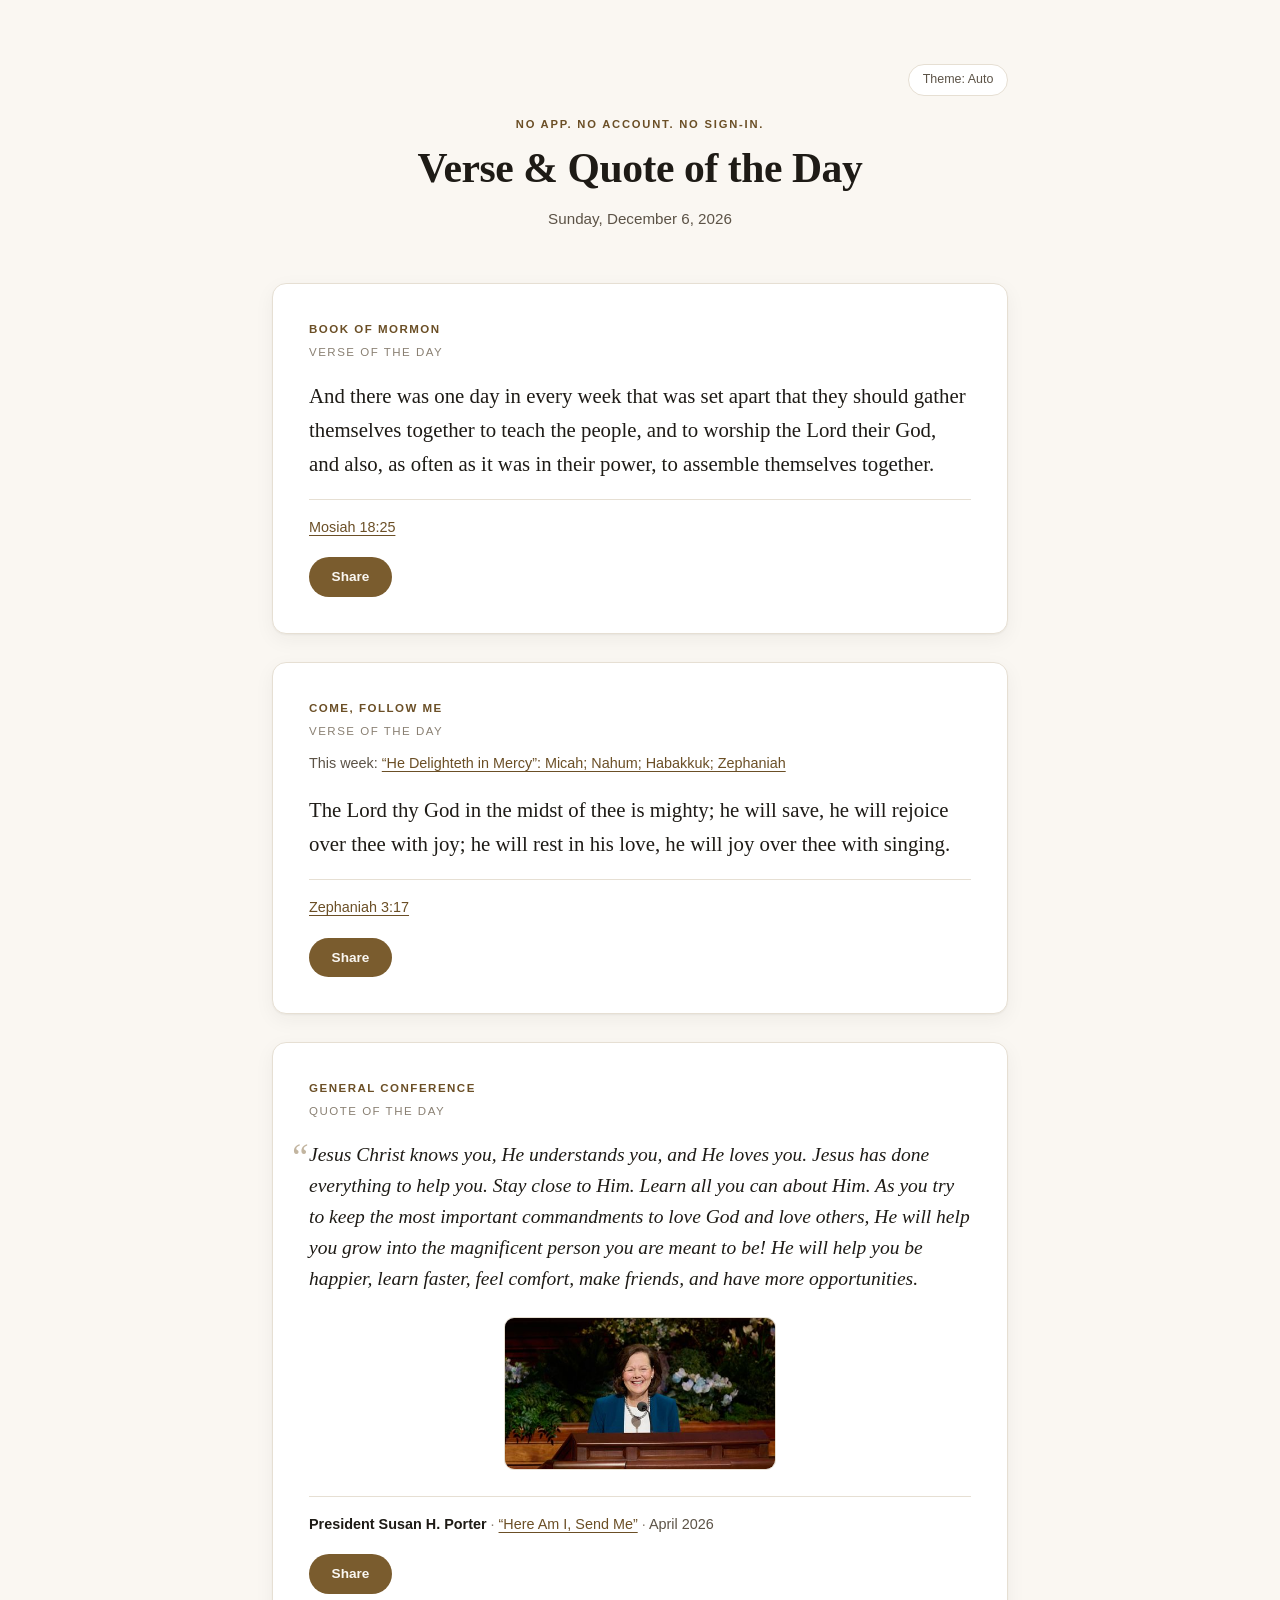
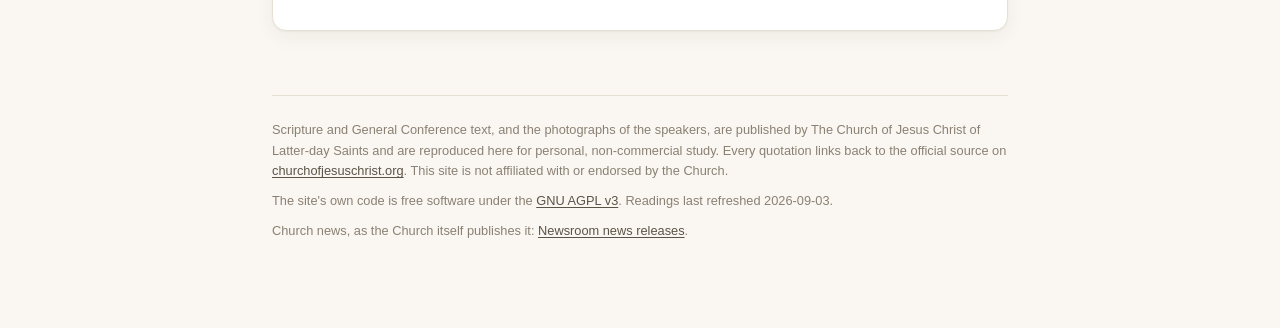
==== index.html @ d4bc717d "Give a pasted link a preview, and the address bar the page's colour The page had no Open Graph tags," ====
<!DOCTYPE html>
<!--
  Generated by tools/build_daily.py from tools/template.html -- edit the
  template, not this file.

  Today's readings are baked into the markup below, so the page is complete
  before any script runs. The script is enhancement only: it corrects the day
  for readers whose local date differs from the date this page was built for.
-->
<html lang="en">
<head>
<meta charset="utf-8">
<meta name="viewport" content="width=device-width, initial-scale=1">
<title>Verse &amp; Quote of the Day</title>
<meta name="description" content="A daily Book of Mormon verse, a Come, Follow Me verse, and a General Conference quote. No app, no account, no sign-in.">
<meta name="color-scheme" content="light dark">
<!-- The browser's own chrome -- the address bar on a phone -- painted the
     page's paper colour, one per scheme. These are the two --paper values in
     assets/style.css; assets/app.js repaints them when the reader overrides
     the system theme, so keep the three in step. -->
<meta name="theme-color" content="#faf7f2" media="(prefers-color-scheme: light)">
<meta name="theme-color" content="#16171a" media="(prefers-color-scheme: dark)">
<link rel="canonical" href="https://bell-kevin.github.io/verse/">
<!-- What a pasted link to this page unfurls as. The image is the site's own
     mark, not the day's reading: a preview is fetched once and cached by
     whoever renders it, so it could not keep up with the day anyway. -->
<meta property="og:type" content="website">
<meta property="og:url" content="https://bell-kevin.github.io/verse/">
<meta property="og:title" content="Verse &amp; Quote of the Day">
<meta property="og:description" content="A daily Book of Mormon verse, a Come, Follow Me verse, and a General Conference quote. No app, no account, no sign-in.">
<meta property="og:image" content="https://bell-kevin.github.io/verse/assets/og.png">
<meta property="og:image:width" content="1200">
<meta property="og:image:height" content="630">
<meta property="og:image:alt" content="A sunrise over an open book, and the words Verse and Quote of the Day">
<meta name="twitter:card" content="summary_large_image">
<link rel="stylesheet" href="assets/style.css">
<!-- Keep this fingerprinted, multi-frame ICO as the only rel=icon. Firefox
     retains removed bookmark SVGs for days and prefers SVG if both are listed. -->
<link rel="icon" type="image/x-icon" sizes="16x16 32x32 48x48 64x64" href="assets/favicon-9478355d.ico">
<script>
/* Apply a saved theme choice before the page is first painted, so a reader who
   has overridden the system setting never sees the other theme flash past.
   Small enough to inline; the rest of the toggle lives in assets/app.js. */
try {
  var saved = localStorage.getItem("theme");
  if (saved === "light" || saved === "dark") {
    document.documentElement.setAttribute("data-theme", saved);
  }
} catch (e) { /* storage blocked -- follow the system setting, as before */ }
</script>
</head>
<body data-built-for="2026-09-03">

<div class="toolbar">
  <button type="button" id="theme-toggle" class="theme-toggle" hidden>Theme: <span id="theme-mode" aria-live="polite">Auto</span></button>
</div>

<header class="masthead">
  <p class="eyebrow">No app. No account. No sign-in.</p>
  <h1>Verse &amp; Quote of the Day</h1>
  <p class="today"><time id="today-date" datetime="2026-09-03">Thursday, September 3, 2026</time></p>
</header>

<main id="cards">

  <section class="card" id="card-bom">
    <h2 class="card__label">Book of Mormon <span>Verse of the Day</span></h2>
    <blockquote class="scripture scripture--long" id="bom-text">And now, my sons, remember, remember that it is upon the rock of our Redeemer, who is Christ, the Son of God, that ye must build your foundation; that when the devil shall send forth his mighty winds, yea, his shafts in the whirlwind, yea, when all his hail and his mighty storm shall beat upon you, it shall have no power over you to drag you down to the gulf of misery and endless wo, because of the rock upon which ye are built, which is a sure foundation, a foundation whereon if men build they cannot fall.</blockquote>
    <p class="ref"><a id="bom-link" href="https://www.churchofjesuschrist.org/study/scriptures/bofm/hel/5?lang=eng&amp;id=p12#p11" target="_blank" rel="noopener noreferrer"><cite id="bom-ref">Helaman 5:12</cite></a></p>
    <button type="button" class="share" id="share-bom" hidden>Share</button>
    <details class="share-fallback" id="share-fallback-bom">
      <summary>Share</summary>
      <label class="share-fallback__hint" for="share-payload-bom">Copy it, to send it any way you like:</label>
      <textarea class="share-fallback__text" id="share-payload-bom" rows="10" readonly spellcheck="false">And now, my sons, remember, remember that it is upon the rock of our Redeemer, who is Christ, the Son of God, that ye must build your foundation; that when the devil shall send forth his mighty winds, yea, his shafts in the whirlwind, yea, when all his hail and his mighty storm shall beat upon you, it shall have no power over you to drag you down to the gulf of misery and endless wo, because of the rock upon which ye are built, which is a sure foundation, a foundation whereon if men build they cannot fall.

Helaman 5:12

https://www.churchofjesuschrist.org/study/scriptures/bofm/hel/5?lang=eng&amp;id=p12#p11</textarea>
    </details>
  </section>

  <section class="card" id="card-cfm">
    <h2 class="card__label">Come, Follow Me <span>Verse of the Day</span></h2>
    <p class="week">This week: <a id="cfm-week-link" href="https://www.churchofjesuschrist.org/study/manual/come-follow-me-for-home-and-church-old-testament-2026/36?lang=eng" target="_blank" rel="noopener noreferrer"><span id="cfm-week">“Let Every Thing That Hath Breath Praise the Lord”: Psalms 102–103; 110; 116–119; 127–128; 135–139; 146–150</span></a></p>
    <blockquote class="scripture" id="cfm-text">Blessed be he that cometh in the name of the Lord: we have blessed you out of the house of the Lord.</blockquote>
    <p class="ref"><a id="cfm-link" href="https://www.churchofjesuschrist.org/study/scriptures/ot/ps/118?lang=eng&amp;id=p26#p24" target="_blank" rel="noopener noreferrer"><cite id="cfm-ref">Psalms 118:26</cite></a></p>
    <button type="button" class="share" id="share-cfm" hidden>Share</button>
    <details class="share-fallback" id="share-fallback-cfm">
      <summary>Share</summary>
      <label class="share-fallback__hint" for="share-payload-cfm">Copy it, to send it any way you like:</label>
      <textarea class="share-fallback__text" id="share-payload-cfm" rows="10" readonly spellcheck="false">Blessed be he that cometh in the name of the Lord: we have blessed you out of the house of the Lord.

Psalms 118:26

https://www.churchofjesuschrist.org/study/scriptures/ot/ps/118?lang=eng&amp;id=p26#p24</textarea>
    </details>
  </section>

  <section class="card" id="card-quote">
    <h2 class="card__label">General Conference <span>Quote of the Day</span></h2>
    <blockquote class="quote" id="quote-text">I have stood at the entrance to the empty tomb and seen with spiritual eyes the eternal truth that Jesus Christ is not found among the dead but among the living.</blockquote>
    <figure class="portrait" id="quote-portrait">
      <img id="quote-photo" src="assets/speakers/2026-04-41uchtdorf.jpg" alt="President Dieter F. Uchtdorf speaking at general conference" width="480" height="270" loading="lazy" decoding="async">
    </figure>
    <p class="ref">
      <span id="quote-speaker" class="speaker">President Dieter F. Uchtdorf</span><a id="quote-link" href="https://www.churchofjesuschrist.org/study/general-conference/2026/04/41uchtdorf?lang=eng&amp;id=p_xT6jG#p_sKcm7" target="_blank" rel="noopener noreferrer"><cite id="quote-talk">Encounter at the Empty Tomb</cite></a><span id="quote-session" class="session">April 2026</span>
    </p>
    <button type="button" class="share" id="share-quote" hidden>Share</button>
    <details class="share-fallback" id="share-fallback-quote">
      <summary>Share</summary>
      <label class="share-fallback__hint" for="share-payload-quote">Copy it, to send it any way you like:</label>
      <textarea class="share-fallback__text" id="share-payload-quote" rows="10" readonly spellcheck="false">I have stood at the entrance to the empty tomb and seen with spiritual eyes the eternal truth that Jesus Christ is not found among the dead but among the living.

President Dieter F. Uchtdorf

https://www.churchofjesuschrist.org/study/general-conference/2026/04/41uchtdorf?lang=eng&amp;id=p_xT6jG#p_sKcm7</textarea>
    </details>
  </section>

  <section class="card card--notice" id="card-error" hidden>
    <h2>Couldn't load today's readings</h2>
    <p id="error-detail"></p>
  </section>
</main>

<footer class="colophon">
  <p>Scripture and General Conference text, and the photographs of the
     speakers, are published by
     The Church of Jesus Christ of Latter-day Saints and are reproduced here for
     personal, non-commercial study. Every quotation links back to the official
     source on
     <a href="https://www.churchofjesuschrist.org/study" target="_blank" rel="noopener noreferrer">churchofjesuschrist.org</a>.
     This site is not affiliated with or endorsed by the Church.</p>
  <p>The site's own code is free software under the
     <a href="https://github.com/bell-kevin/verse" target="_blank" rel="noopener noreferrer">GNU AGPL v3</a>.
     <span id="generated" class="generated">Readings last refreshed 2026-09-03.</span></p>
  <p>Church news, as the Church itself publishes it:
     <a href="https://newsroom.churchofjesuschrist.org/news-releases" target="_blank" rel="noopener noreferrer">Newsroom news releases</a>.</p>
</footer>

<script src="assets/app.js"></script>
</body>
</html>
---- assets/style.css ----
/* Verse & Quote of the Day
   Copyright (C) 2026  Kevin Bell
   Licensed under the GNU Affero General Public License v3 or later. */

:root {
  --paper:      #faf7f2;
  --card:       #ffffff;
  --ink:        #1e1b16;
  --ink-soft:   #5c5347;
  --ink-faint:  #8a8073;
  --rule:       #e6dfd3;
  --accent:     #7a5c2e;
  --accent-ink: #6b4f26;
  --shadow:     0 1px 2px rgba(40, 30, 15, .05), 0 6px 20px rgba(40, 30, 15, .05);
}

/* The system setting still decides on its own, as it always has -- unless the
   reader has overridden it, which is what data-theme on <html> records. */
@media (prefers-color-scheme: dark) {
  :root:not([data-theme="light"]) {
    --paper:      #16171a;
    --card:       #1d1f23;
    --ink:        #ece8e1;
    --ink-soft:   #b3ada3;
    --ink-faint:  #857f76;
    --rule:       #2e3238;
    --accent:     #d8b878;
    --accent-ink: #e6c88a;
    --shadow:     0 1px 2px rgba(0, 0, 0, .3), 0 6px 20px rgba(0, 0, 0, .28);
  }
}

/* Chosen dark, on a system set to light. Keep this palette identical to the
   one above -- they are the same theme reached two different ways. */
:root[data-theme="dark"] {
  --paper:      #16171a;
  --card:       #1d1f23;
  --ink:        #ece8e1;
  --ink-soft:   #b3ada3;
  --ink-faint:  #857f76;
  --rule:       #2e3238;
  --accent:     #d8b878;
  --accent-ink: #e6c88a;
  --shadow:     0 1px 2px rgba(0, 0, 0, .3), 0 6px 20px rgba(0, 0, 0, .28);
}

/* Tell the browser too, so its own furniture -- scrollbars, form controls,
   the canvas behind the page -- follows the choice rather than the system. */
:root[data-theme="light"] { color-scheme: light; }
:root[data-theme="dark"]  { color-scheme: dark; }

*, *::before, *::after { box-sizing: border-box; }

body {
  margin: 0;
  padding: clamp(1.5rem, 5vw, 4rem) 1.25rem clamp(3rem, 6vw, 5rem);
  background: var(--paper);
  color: var(--ink);
  font: 400 16px/1.6 -apple-system, BlinkMacSystemFont, "Segoe UI", Roboto,
        "Helvetica Neue", Arial, sans-serif;
  -webkit-text-size-adjust: 100%;
  text-rendering: optimizeLegibility;
}

/* ---------- theme toggle ---------- */

/* Hidden in the markup and revealed by the script, so a reader without
   JavaScript is not shown a button that cannot do anything. */
.toolbar {
  max-width: 46rem;
  margin: 0 auto clamp(.75rem, 2vw, 1.25rem);
  display: flex;
  justify-content: flex-end;
}

.theme-toggle {
  font: inherit;
  font-size: .78rem;
  padding: .3rem .85rem;
  color: var(--ink-soft);
  background: var(--card);
  border: 1px solid var(--rule);
  border-radius: 999px;
  cursor: pointer;
}

.theme-toggle:hover {
  color: var(--ink);
  border-color: var(--ink-faint);
}

/* ---------- masthead ---------- */

.masthead {
  max-width: 46rem;
  margin: 0 auto clamp(2rem, 5vw, 3.25rem);
  text-align: center;
}

.eyebrow {
  margin: 0 0 .75rem;
  font-size: .7rem;
  font-weight: 600;
  letter-spacing: .16em;
  text-transform: uppercase;
  color: var(--accent-ink);
}

.masthead h1 {
  margin: 0;
  font-family: Georgia, "Iowan Old Style", "Times New Roman", serif;
  font-size: clamp(1.75rem, 5.5vw, 2.6rem);
  font-weight: 600;
  letter-spacing: -.01em;
  line-height: 1.15;
}

.today {
  margin: .85rem 0 0;
  color: var(--ink-soft);
  font-size: .95rem;
}

/* ---------- cards ---------- */

#cards {
  max-width: 46rem;
  margin: 0 auto;
  display: flex;
  flex-direction: column;
  gap: clamp(1.25rem, 3vw, 1.75rem);
}

.card {
  background: var(--card);
  border: 1px solid var(--rule);
  border-radius: 14px;
  padding: clamp(1.4rem, 4vw, 2.25rem);
  box-shadow: var(--shadow);
}

.card__label {
  margin: 0 0 1.15rem;
  font-size: .72rem;
  font-weight: 700;
  letter-spacing: .13em;
  text-transform: uppercase;
  color: var(--accent-ink);
}

.card__label span {
  display: block;
  margin-top: .25rem;
  font-weight: 500;
  color: var(--ink-faint);
}

.week {
  margin: -.4rem 0 1.15rem;
  font-size: .9rem;
  color: var(--ink-soft);
}

/* ---------- the readings ---------- */

blockquote {
  margin: 0;
  font-family: Georgia, "Iowan Old Style", "Times New Roman", serif;
  hyphens: auto;
}

.scripture {
  font-size: clamp(1.1rem, 2.6vw, 1.3rem);
  line-height: 1.62;
}

/* A scripture mastery passage is quoted whole, however many verses it runs to,
   because the verses of one teach as a piece -- Moroni 7:45's account of what
   charity does only lands with 7:47's "charity is the pure love of Christ"
   after it. A long one is set a step smaller so it still reads as a single
   block on a phone rather than filling the screen. */
.scripture--long {
  font-size: clamp(1rem, 2.3vw, 1.12rem);
  line-height: 1.58;
}

.quote {
  font-size: clamp(1.05rem, 2.4vw, 1.22rem);
  line-height: 1.6;
  font-style: italic;
}

/* A hanging open-quote, kept out of the text flow so it never shifts the
   first line's left edge. */
.quote::before {
  content: "\201C";
  position: absolute;
  margin-left: -.55em;
  color: var(--accent);
  opacity: .45;
  font-size: 1.9em;
  line-height: 1;
}

/* The speaker, photographed giving the talk the quote is taken from. Sized in
   rems and given its aspect ratio up front so the card does not jump when the
   photo arrives. */
.portrait {
  margin: 1.4rem 0 0;
  text-align: center;
}

.portrait img {
  width: 100%;
  max-width: 17rem;
  height: auto;
  aspect-ratio: 16 / 9;
  object-fit: cover;
  border-radius: 10px;
  border: 1px solid var(--rule);
  background: var(--rule);
}

.ref {
  margin: 1.15rem 0 0;
  padding-top: 1rem;
  border-top: 1px solid var(--rule);
  font-size: .9rem;
  color: var(--ink-soft);
}

.ref cite { font-style: normal; }

/* Non-breaking spaces around the separators: ordinary spaces at an element
   boundary get collapsed away, which closes the gap up. */
.speaker { font-weight: 600; color: var(--ink); }
.speaker::after { content: "\00A0\00B7\00A0"; font-weight: 400; color: var(--ink-faint); }
.session::before { content: "\00A0\00B7\00A0"; color: var(--ink-faint); }

a {
  color: var(--accent-ink);
  text-underline-offset: .18em;
  text-decoration-thickness: 1px;
}
a:hover { text-decoration-thickness: 2px; }

a:focus-visible, :focus-visible {
  outline: 2px solid var(--accent);
  outline-offset: 3px;
  border-radius: 3px;
}

/* ---------- share ---------- */

/* Two ways to the same offer, so they are given the same pill: the button,
   hidden in the markup and revealed by the script, which opens the reader's
   share sheet; and the block underneath it, which is the whole of sharing for
   a reader with JavaScript switched off and which the script puts away when
   the button comes up. Both themes put the page's own background colour on
   the accent, which stays legible whichever way round they are. */
.share,
.share-fallback > summary {
  margin: 1.15rem 0 0;
  font: inherit;
  font-size: .85rem;
  font-weight: 600;
  display: inline-block;
  padding: .5rem 1.35rem;
  color: var(--paper);
  background: var(--accent);
  border: 1px solid transparent;
  border-radius: 999px;
  cursor: pointer;
}

/* An author `display` beats the browser's own rule for [hidden], so the
   attribute needs saying again here or the button shows through. */
.share[hidden], .share-fallback[hidden] { display: none; }

.share:hover,
.share-fallback > summary:hover { background: var(--accent-ink); }

/* The disclosure triangle would sit outside the pill. Taking `display` off
   `list-item` is what removes it in most browsers; Safari wants its own
   pseudo-element told as well. */
.share-fallback > summary { list-style: none; }
.share-fallback > summary::-webkit-details-marker { display: none; }

.share-fallback__hint {
  display: block;
  margin: 1rem 0 .4rem;
  font-size: .8rem;
  color: var(--ink-soft);
}

/* The passage as it will be pasted, in a field rather than as prose, because
   a field is the one thing a browser lets you select the whole of and copy
   without a script -- a long press on a phone, ctrl-A on a keyboard. */
.share-fallback__text {
  display: block;
  width: 100%;
  font: inherit;
  font-size: .85rem;
  line-height: 1.55;
  padding: .7rem .8rem;
  color: var(--ink);
  background: var(--paper);
  border: 1px solid var(--rule);
  border-radius: 10px;
  resize: vertical;
}

/* ---------- notices ---------- */

.card--notice { border-style: dashed; box-shadow: none; }

.card--notice h2 {
  margin: 0 0 .6rem;
  font-size: 1rem;
  font-weight: 600;
}

.card--notice p { margin: 0; color: var(--ink-soft); font-size: .93rem; }

/* ---------- colophon ---------- */

.colophon {
  max-width: 46rem;
  margin: clamp(2.5rem, 6vw, 4rem) auto 0;
  padding-top: 1.5rem;
  border-top: 1px solid var(--rule);
  color: var(--ink-faint);
  font-size: .8rem;
  line-height: 1.6;
}

.colophon p { margin: 0 0 .6rem; }
.colophon a { color: var(--ink-soft); }
.generated { white-space: nowrap; }

@media (prefers-reduced-motion: no-preference) {
  .card { animation: rise .45s ease-out both; }
  .card:nth-of-type(2) { animation-delay: .06s; }
  .card:nth-of-type(3) { animation-delay: .12s; }
  @keyframes rise {
    from { opacity: 0; transform: translateY(6px); }
    to   { opacity: 1; transform: none; }
  }
}

@media print {
  body { background: #fff; color: #000; padding: 0; }
  .card { border: none; box-shadow: none; page-break-inside: avoid; }
  .eyebrow, .colophon, .toolbar, .share, .share-fallback { display: none; }
}
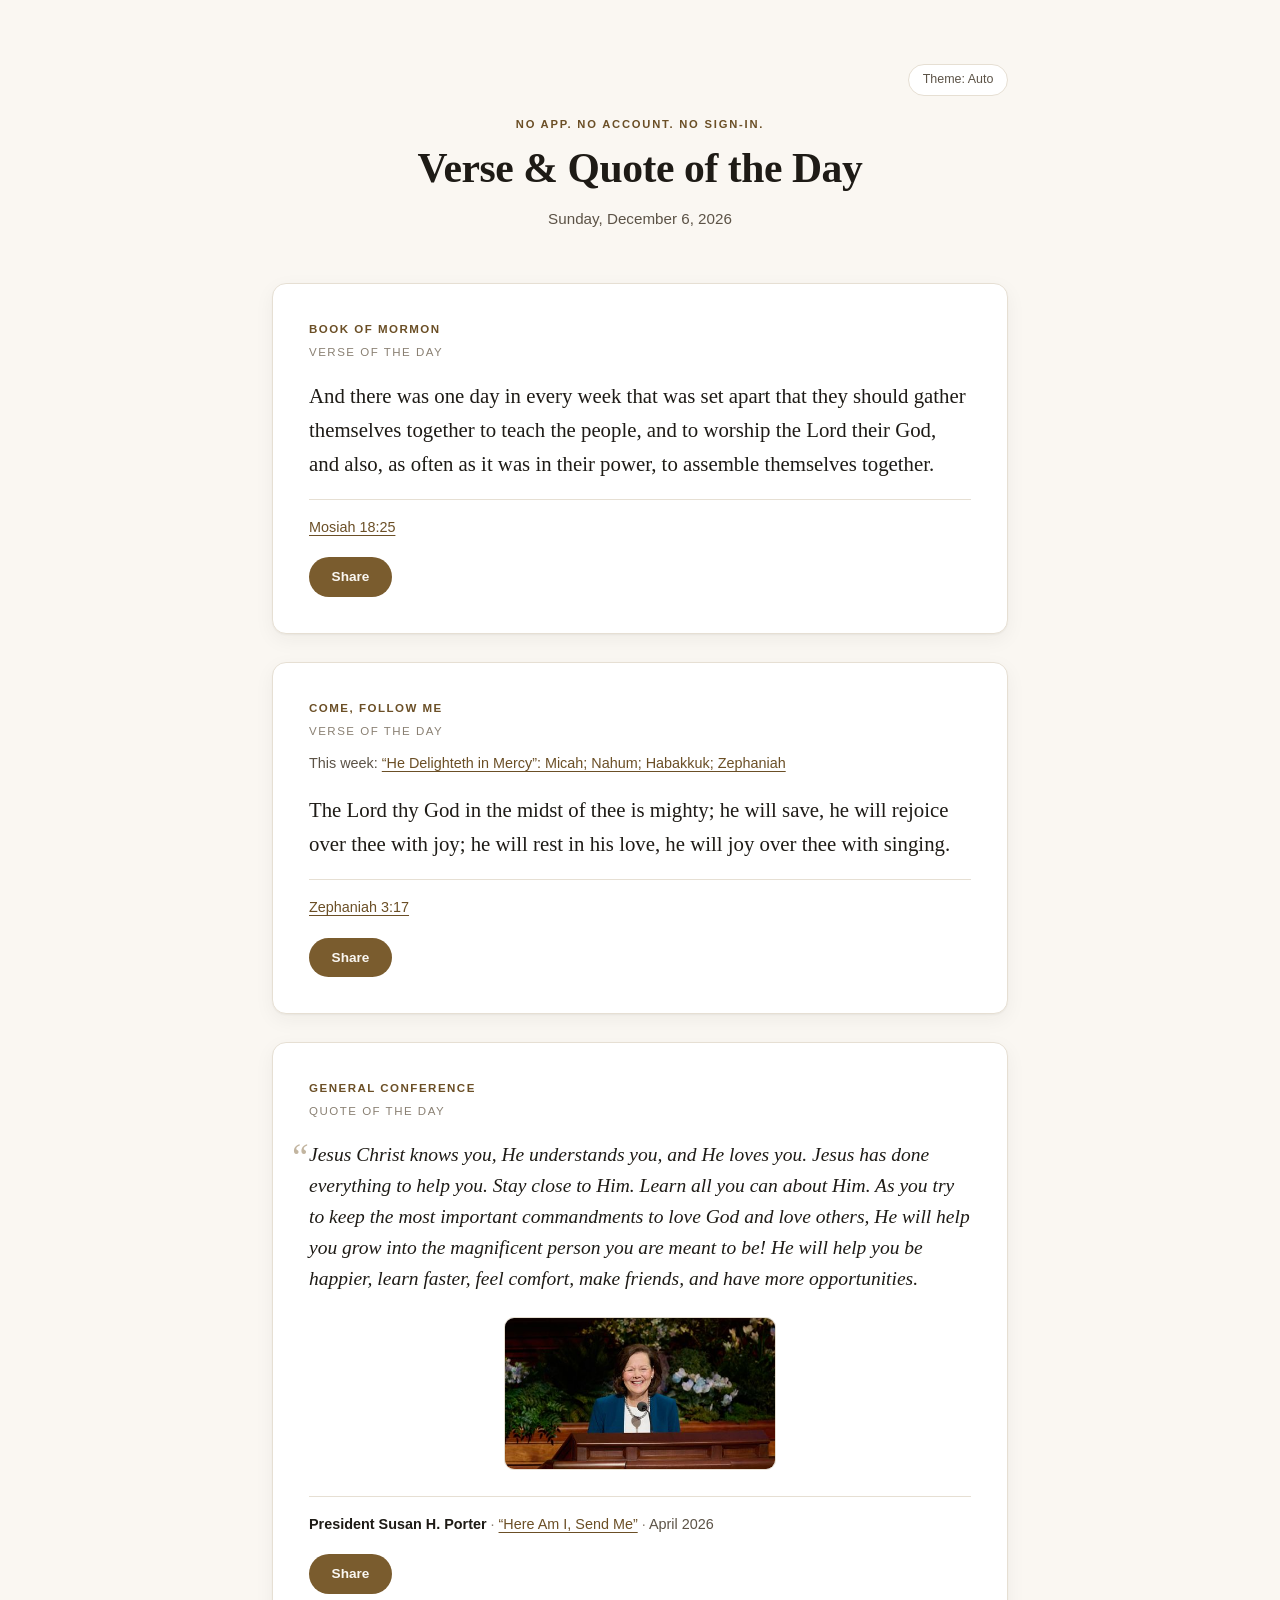
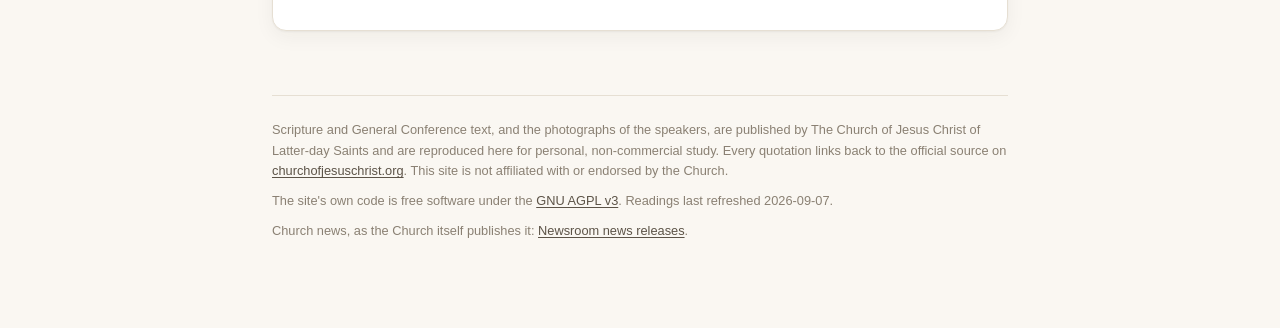
==== commit 4b55e529: "Readings for 2026-09-07" ====
--- a/index.html
+++ b/index.html
@@ -49,7 +49,7 @@
 } catch (e) { /* storage blocked -- follow the system setting, as before */ }
 </script>
 </head>
-<body data-built-for="2026-09-03">
+<body data-built-for="2026-09-07">
 
 <div class="toolbar">
   <button type="button" id="theme-toggle" class="theme-toggle" hidden>Theme: <span id="theme-mode" aria-live="polite">Auto</span></button>
@@ -58,62 +58,62 @@
 <header class="masthead">
   <p class="eyebrow">No app. No account. No sign-in.</p>
   <h1>Verse &amp; Quote of the Day</h1>
-  <p class="today"><time id="today-date" datetime="2026-09-03">Thursday, September 3, 2026</time></p>
+  <p class="today"><time id="today-date" datetime="2026-09-07">Monday, September 7, 2026</time></p>
 </header>
 
 <main id="cards">
 
   <section class="card" id="card-bom">
     <h2 class="card__label">Book of Mormon <span>Verse of the Day</span></h2>
-    <blockquote class="scripture scripture--long" id="bom-text">And now, my sons, remember, remember that it is upon the rock of our Redeemer, who is Christ, the Son of God, that ye must build your foundation; that when the devil shall send forth his mighty winds, yea, his shafts in the whirlwind, yea, when all his hail and his mighty storm shall beat upon you, it shall have no power over you to drag you down to the gulf of misery and endless wo, because of the rock upon which ye are built, which is a sure foundation, a foundation whereon if men build they cannot fall.</blockquote>
-    <p class="ref"><a id="bom-link" href="https://www.churchofjesuschrist.org/study/scriptures/bofm/hel/5?lang=eng&amp;id=p12#p11" target="_blank" rel="noopener noreferrer"><cite id="bom-ref">Helaman 5:12</cite></a></p>
+    <blockquote class="scripture" id="bom-text">Now if a man desired to serve God, it was his privilege; or rather, if he believed in God it was his privilege to serve him; but if he did not believe in him there was no law to punish him.</blockquote>
+    <p class="ref"><a id="bom-link" href="https://www.churchofjesuschrist.org/study/scriptures/bofm/alma/30?lang=eng&amp;id=p9#p7" target="_blank" rel="noopener noreferrer"><cite id="bom-ref">Alma 30:9</cite></a></p>
     <button type="button" class="share" id="share-bom" hidden>Share</button>
     <details class="share-fallback" id="share-fallback-bom">
       <summary>Share</summary>
       <label class="share-fallback__hint" for="share-payload-bom">Copy it, to send it any way you like:</label>
-      <textarea class="share-fallback__text" id="share-payload-bom" rows="10" readonly spellcheck="false">And now, my sons, remember, remember that it is upon the rock of our Redeemer, who is Christ, the Son of God, that ye must build your foundation; that when the devil shall send forth his mighty winds, yea, his shafts in the whirlwind, yea, when all his hail and his mighty storm shall beat upon you, it shall have no power over you to drag you down to the gulf of misery and endless wo, because of the rock upon which ye are built, which is a sure foundation, a foundation whereon if men build they cannot fall.
+      <textarea class="share-fallback__text" id="share-payload-bom" rows="10" readonly spellcheck="false">Now if a man desired to serve God, it was his privilege; or rather, if he believed in God it was his privilege to serve him; but if he did not believe in him there was no law to punish him.
 
-Helaman 5:12
+Alma 30:9
 
-https://www.churchofjesuschrist.org/study/scriptures/bofm/hel/5?lang=eng&amp;id=p12#p11</textarea>
+https://www.churchofjesuschrist.org/study/scriptures/bofm/alma/30?lang=eng&amp;id=p9#p7</textarea>
     </details>
   </section>
 
   <section class="card" id="card-cfm">
     <h2 class="card__label">Come, Follow Me <span>Verse of the Day</span></h2>
-    <p class="week">This week: <a id="cfm-week-link" href="https://www.churchofjesuschrist.org/study/manual/come-follow-me-for-home-and-church-old-testament-2026/36?lang=eng" target="_blank" rel="noopener noreferrer"><span id="cfm-week">“Let Every Thing That Hath Breath Praise the Lord”: Psalms 102–103; 110; 116–119; 127–128; 135–139; 146–150</span></a></p>
-    <blockquote class="scripture" id="cfm-text">Blessed be he that cometh in the name of the Lord: we have blessed you out of the house of the Lord.</blockquote>
-    <p class="ref"><a id="cfm-link" href="https://www.churchofjesuschrist.org/study/scriptures/ot/ps/118?lang=eng&amp;id=p26#p24" target="_blank" rel="noopener noreferrer"><cite id="cfm-ref">Psalms 118:26</cite></a></p>
+    <p class="week">This week: <a id="cfm-week-link" href="https://www.churchofjesuschrist.org/study/manual/come-follow-me-for-home-and-church-old-testament-2026/37?lang=eng" target="_blank" rel="noopener noreferrer"><span id="cfm-week">“He Shall Direct Thy Paths”: Proverbs 1–4; 15–16; 22; 31; Ecclesiastes 1–3; 11–12</span></a></p>
+    <blockquote class="scripture" id="cfm-text">¶ Trust in the Lord with all thine heart; and lean not unto thine own understanding. In all thy ways acknowledge him, and he shall direct thy paths.</blockquote>
+    <p class="ref"><a id="cfm-link" href="https://www.churchofjesuschrist.org/study/scriptures/ot/prov/3?lang=eng&amp;id=p5-p6#p3" target="_blank" rel="noopener noreferrer"><cite id="cfm-ref">Proverbs 3:5–6</cite></a></p>
     <button type="button" class="share" id="share-cfm" hidden>Share</button>
     <details class="share-fallback" id="share-fallback-cfm">
       <summary>Share</summary>
       <label class="share-fallback__hint" for="share-payload-cfm">Copy it, to send it any way you like:</label>
-      <textarea class="share-fallback__text" id="share-payload-cfm" rows="10" readonly spellcheck="false">Blessed be he that cometh in the name of the Lord: we have blessed you out of the house of the Lord.
+      <textarea class="share-fallback__text" id="share-payload-cfm" rows="10" readonly spellcheck="false">¶ Trust in the Lord with all thine heart; and lean not unto thine own understanding. In all thy ways acknowledge him, and he shall direct thy paths.
 
-Psalms 118:26
+Proverbs 3:5–6
 
-https://www.churchofjesuschrist.org/study/scriptures/ot/ps/118?lang=eng&amp;id=p26#p24</textarea>
+https://www.churchofjesuschrist.org/study/scriptures/ot/prov/3?lang=eng&amp;id=p5-p6#p3</textarea>
     </details>
   </section>
 
   <section class="card" id="card-quote">
     <h2 class="card__label">General Conference <span>Quote of the Day</span></h2>
-    <blockquote class="quote" id="quote-text">I have stood at the entrance to the empty tomb and seen with spiritual eyes the eternal truth that Jesus Christ is not found among the dead but among the living.</blockquote>
+    <blockquote class="quote" id="quote-text">Our missionaries seek to be peacemakers. They preach repentance from personal corruption, greed, and oppression because only by individual reformation can an entire society eventually rise above such evils. By inviting all to repent and come unto Christ, our missionaries are working for peace by helping individual men and women come unto Christ and experience “a mighty change” of heart and behavior (Mosiah 5:2).</blockquote>
     <figure class="portrait" id="quote-portrait">
-      <img id="quote-photo" src="assets/speakers/2026-04-41uchtdorf.jpg" alt="President Dieter F. Uchtdorf speaking at general conference" width="480" height="270" loading="lazy" decoding="async">
+      <img id="quote-photo" src="assets/speakers/2026-04-49oaks.jpg" alt="President Dallin H. Oaks speaking at general conference" width="480" height="270" loading="lazy" decoding="async">
     </figure>
     <p class="ref">
-      <span id="quote-speaker" class="speaker">President Dieter F. Uchtdorf</span><a id="quote-link" href="https://www.churchofjesuschrist.org/study/general-conference/2026/04/41uchtdorf?lang=eng&amp;id=p_xT6jG#p_sKcm7" target="_blank" rel="noopener noreferrer"><cite id="quote-talk">Encounter at the Empty Tomb</cite></a><span id="quote-session" class="session">April 2026</span>
+      <span id="quote-speaker" class="speaker">President Dallin H. Oaks</span><a id="quote-link" href="https://www.churchofjesuschrist.org/study/general-conference/2026/04/49oaks?lang=eng&amp;id=p_tFI2m#p_sfNWP" target="_blank" rel="noopener noreferrer"><cite id="quote-talk">Alive in Christ</cite></a><span id="quote-session" class="session">April 2026</span>
     </p>
     <button type="button" class="share" id="share-quote" hidden>Share</button>
     <details class="share-fallback" id="share-fallback-quote">
       <summary>Share</summary>
       <label class="share-fallback__hint" for="share-payload-quote">Copy it, to send it any way you like:</label>
-      <textarea class="share-fallback__text" id="share-payload-quote" rows="10" readonly spellcheck="false">I have stood at the entrance to the empty tomb and seen with spiritual eyes the eternal truth that Jesus Christ is not found among the dead but among the living.
+      <textarea class="share-fallback__text" id="share-payload-quote" rows="10" readonly spellcheck="false">Our missionaries seek to be peacemakers. They preach repentance from personal corruption, greed, and oppression because only by individual reformation can an entire society eventually rise above such evils. By inviting all to repent and come unto Christ, our missionaries are working for peace by helping individual men and women come unto Christ and experience “a mighty change” of heart and behavior (Mosiah 5:2).
 
-President Dieter F. Uchtdorf
+President Dallin H. Oaks
 
-https://www.churchofjesuschrist.org/study/general-conference/2026/04/41uchtdorf?lang=eng&amp;id=p_xT6jG#p_sKcm7</textarea>
+https://www.churchofjesuschrist.org/study/general-conference/2026/04/49oaks?lang=eng&amp;id=p_tFI2m#p_sfNWP</textarea>
     </details>
   </section>
 
@@ -133,7 +133,7 @@
      This site is not affiliated with or endorsed by the Church.</p>
   <p>The site's own code is free software under the
      <a href="https://github.com/bell-kevin/verse" target="_blank" rel="noopener noreferrer">GNU AGPL v3</a>.
-     <span id="generated" class="generated">Readings last refreshed 2026-09-03.</span></p>
+     <span id="generated" class="generated">Readings last refreshed 2026-09-07.</span></p>
   <p>Church news, as the Church itself publishes it:
      <a href="https://newsroom.churchofjesuschrist.org/news-releases" target="_blank" rel="noopener noreferrer">Newsroom news releases</a>.</p>
 </footer>
